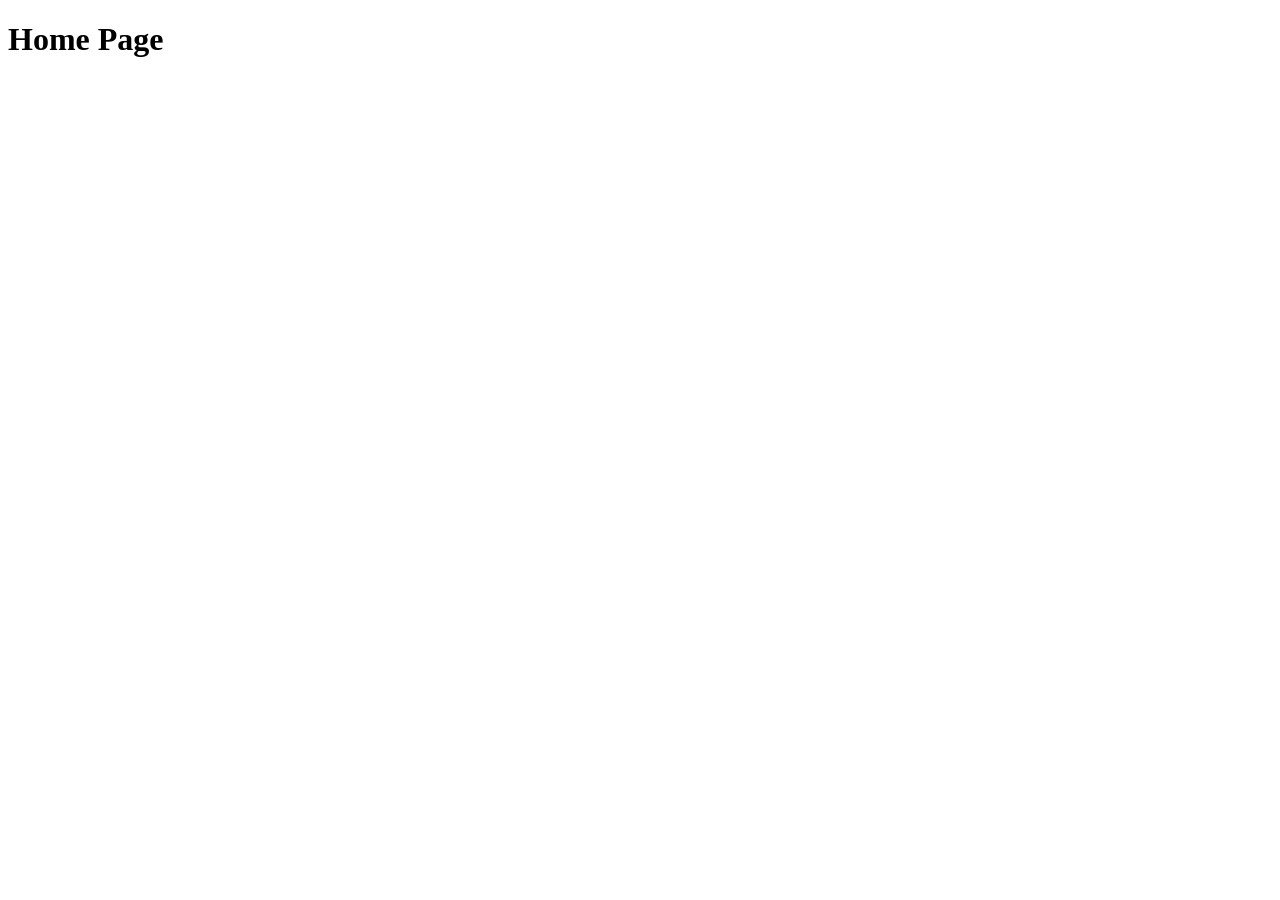
==== index.html @ 84262128 "feat: add initial website pages" ====
<!DOCTYPE html>
<html lang="en">
<head>
    <meta charset="UTF-8">
    <meta name="viewport" content="width=device-width, initial-scale=1.0">
    <title>Industrial Training Kit | Home</title>

    <link rel="stylesheet" href="css/style.css">
    <link rel="stylesheet" href="css/responsive.css">
</head>
<body>

    <header>

    </header>

    <main>
        <h1>Home Page</h1>
    </main>

    <footer>

    </footer>

    <script src="js/script.js"></script>
</body>
</html>
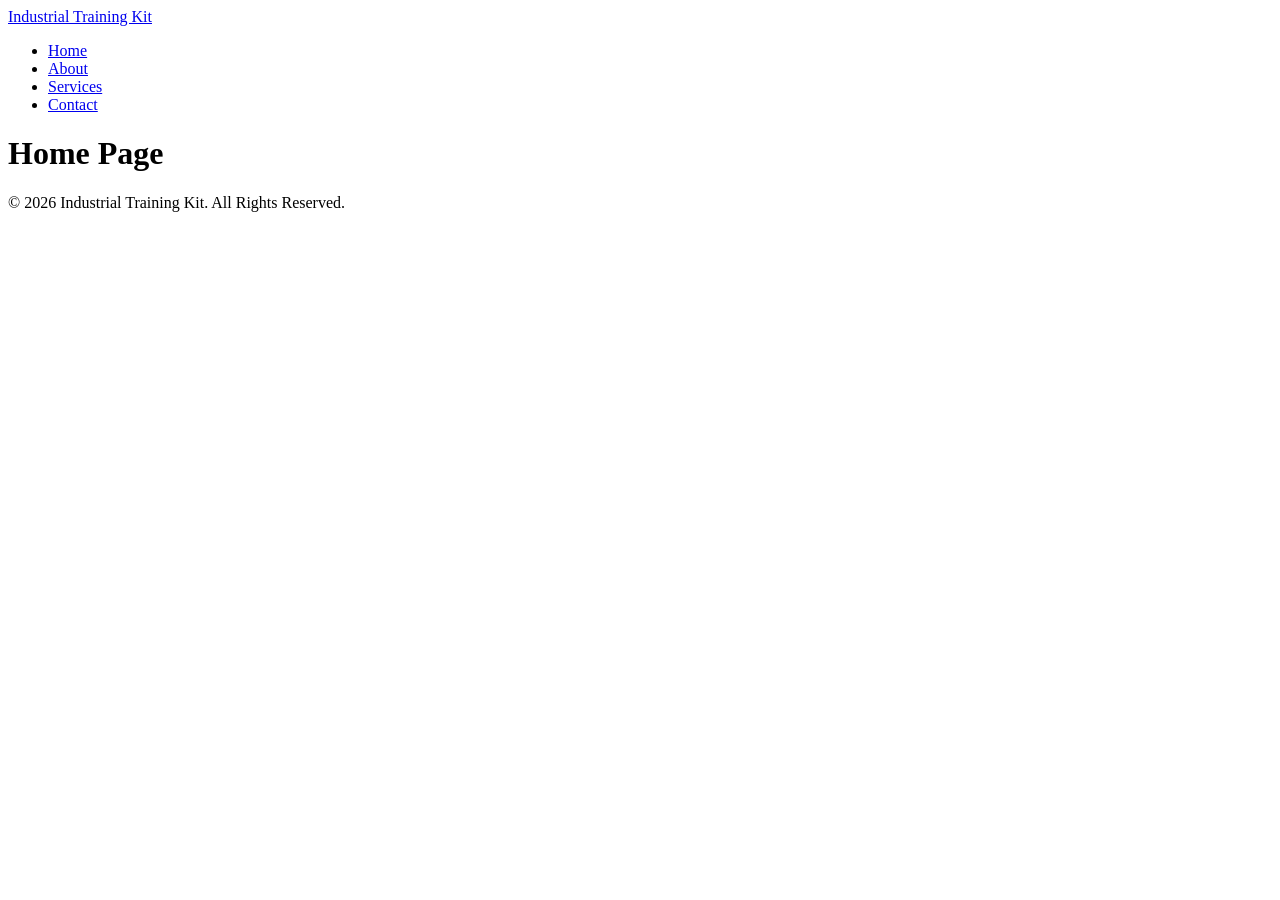
==== commit bdf58892: "added header and footer to pages" ====
--- a/index.html
+++ b/index.html
@@ -11,16 +11,27 @@
 <body>
 
     <header>
+    <nav class="navbar">
+        <div class="logo">
+            <a href="index.html">Industrial Training Kit</a>
+        </div>
 
-    </header>
+        <ul class="nav-links">
+            <li><a href="index.html">Home</a></li>
+            <li><a href="about.html">About</a></li>
+            <li><a href="services.html">Services</a></li>
+            <li><a href="contact.html">Contact</a></li>
+        </ul>
+    </nav>
+</header>
 
     <main>
         <h1>Home Page</h1>
     </main>
 
     <footer>
-
-    </footer>
+    <p>&copy; 2026 Industrial Training Kit. All Rights Reserved.</p>
+</footer>
 
     <script src="js/script.js"></script>
 </body>
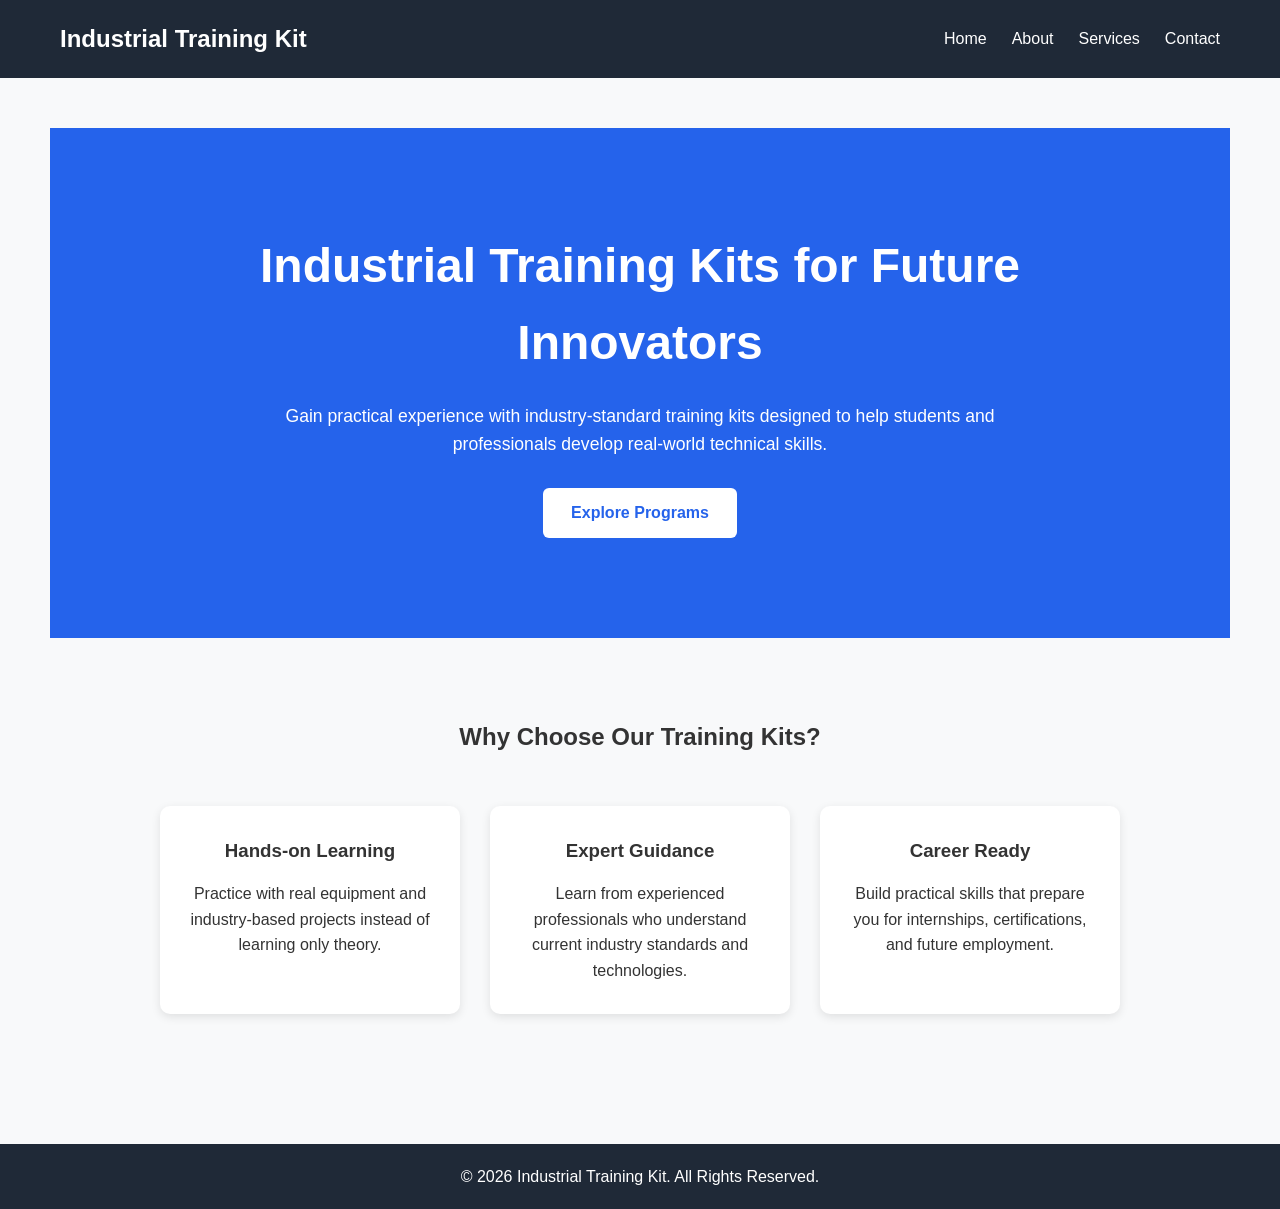
==== commit 4642365c: "feat: build responsive home page" ====
--- a/index.html
+++ b/index.html
@@ -26,8 +26,53 @@
 </header>
 
     <main>
-        <h1>Home Page</h1>
-    </main>
+    <!-- Hero Section -->
+    <section class="hero">
+        <div class="hero-content">
+            <h1>Industrial Training Kits for Future Innovators</h1>
+            <p>
+                Gain practical experience with industry-standard training kits
+                designed to help students and professionals develop real-world
+                technical skills.
+            </p>
+
+            <a href="services.html" class="btn">Explore Programs</a>
+        </div>
+    </section>
+
+    <!-- Features Section -->
+    <section class="features">
+        <h2>Why Choose Our Training Kits?</h2>
+
+        <div class="feature-container">
+
+            <div class="feature-card">
+                <h3>Hands-on Learning</h3>
+                <p>
+                    Practice with real equipment and industry-based projects
+                    instead of learning only theory.
+                </p>
+            </div>
+
+            <div class="feature-card">
+                <h3>Expert Guidance</h3>
+                <p>
+                    Learn from experienced professionals who understand current
+                    industry standards and technologies.
+                </p>
+            </div>
+
+            <div class="feature-card">
+                <h3>Career Ready</h3>
+                <p>
+                    Build practical skills that prepare you for internships,
+                    certifications, and future employment.
+                </p>
+            </div>
+
+        </div>
+    </section>
+</main>
 
     <footer>
     <p>&copy; 2026 Industrial Training Kit. All Rights Reserved.</p>
--- a/css/style.css
+++ b/css/style.css
@@ -0,0 +1,125 @@
+* {
+    margin: 0;
+    padding: 0;
+    box-sizing: border-box;
+}
+
+body {
+    font-family: Arial, Helvetica, sans-serif;
+    line-height: 1.6;
+    background-color: #f8f9fa;
+    color: #333;
+}
+
+.navbar {
+    display: flex;
+    justify-content: space-between;
+    align-items: center;
+    padding: 20px 60px;
+    background-color: #1f2937;
+}
+
+.logo a {
+    text-decoration: none;
+    color: #ffffff;
+    font-size: 1.5rem;
+    font-weight: bold;
+}
+
+.nav-links {
+    list-style: none;
+    display: flex;
+    gap: 25px;
+}
+
+.nav-links a {
+    text-decoration: none;
+    color: white;
+    font-weight: 500;
+    transition: color 0.3s ease;
+}
+
+.nav-links a:hover {
+    color: #60a5fa;
+}
+
+main {
+    min-height: 80vh;
+    padding: 50px;
+}
+
+footer {
+    background-color: #1f2937;
+    color: white;
+    text-align: center;
+    padding: 20px;
+}
+/* Hero Section */
+
+.hero {
+    background: #2563eb;
+    color: white;
+    text-align: center;
+    padding: 100px 20px;
+}
+
+.hero-content {
+    max-width: 800px;
+    margin: auto;
+}
+
+.hero h1 {
+    font-size: 3rem;
+    margin-bottom: 20px;
+}
+
+.hero p {
+    font-size: 1.1rem;
+    margin-bottom: 30px;
+}
+
+.btn {
+    display: inline-block;
+    padding: 12px 28px;
+    background: white;
+    color: #2563eb;
+    text-decoration: none;
+    border-radius: 6px;
+    font-weight: bold;
+    transition: 0.3s;
+}
+
+.btn:hover {
+    background: #e5e7eb;
+}
+
+/* Features */
+
+.features {
+    padding: 80px 20px;
+}
+
+.features h2 {
+    text-align: center;
+    margin-bottom: 50px;
+}
+
+.feature-container {
+    display: flex;
+    gap: 30px;
+    justify-content: center;
+    flex-wrap: wrap;
+}
+
+.feature-card {
+    width: 300px;
+    padding: 30px;
+    background: white;
+    border-radius: 10px;
+    box-shadow: 0 3px 10px rgba(0,0,0,.1);
+    text-align: center;
+}
+
+.feature-card h3 {
+    margin-bottom: 15px;
+}
--- a/css/responsive.css
+++ b/css/responsive.css
@@ -0,0 +1,25 @@
+@media (max-width: 768px) {
+    .navbar {
+        flex-direction: column;
+        gap: 15px;
+        padding: 20px;
+    }
+
+    .nav-links {
+        flex-direction: column;
+        align-items: center;
+        gap: 10px;
+    }
+
+    main {
+        padding: 25px;
+    }
+
+    .hero h1 {
+        font-size: 2.2rem;
+    }
+
+    .feature-card {
+        width: 100%;
+    }
+}
